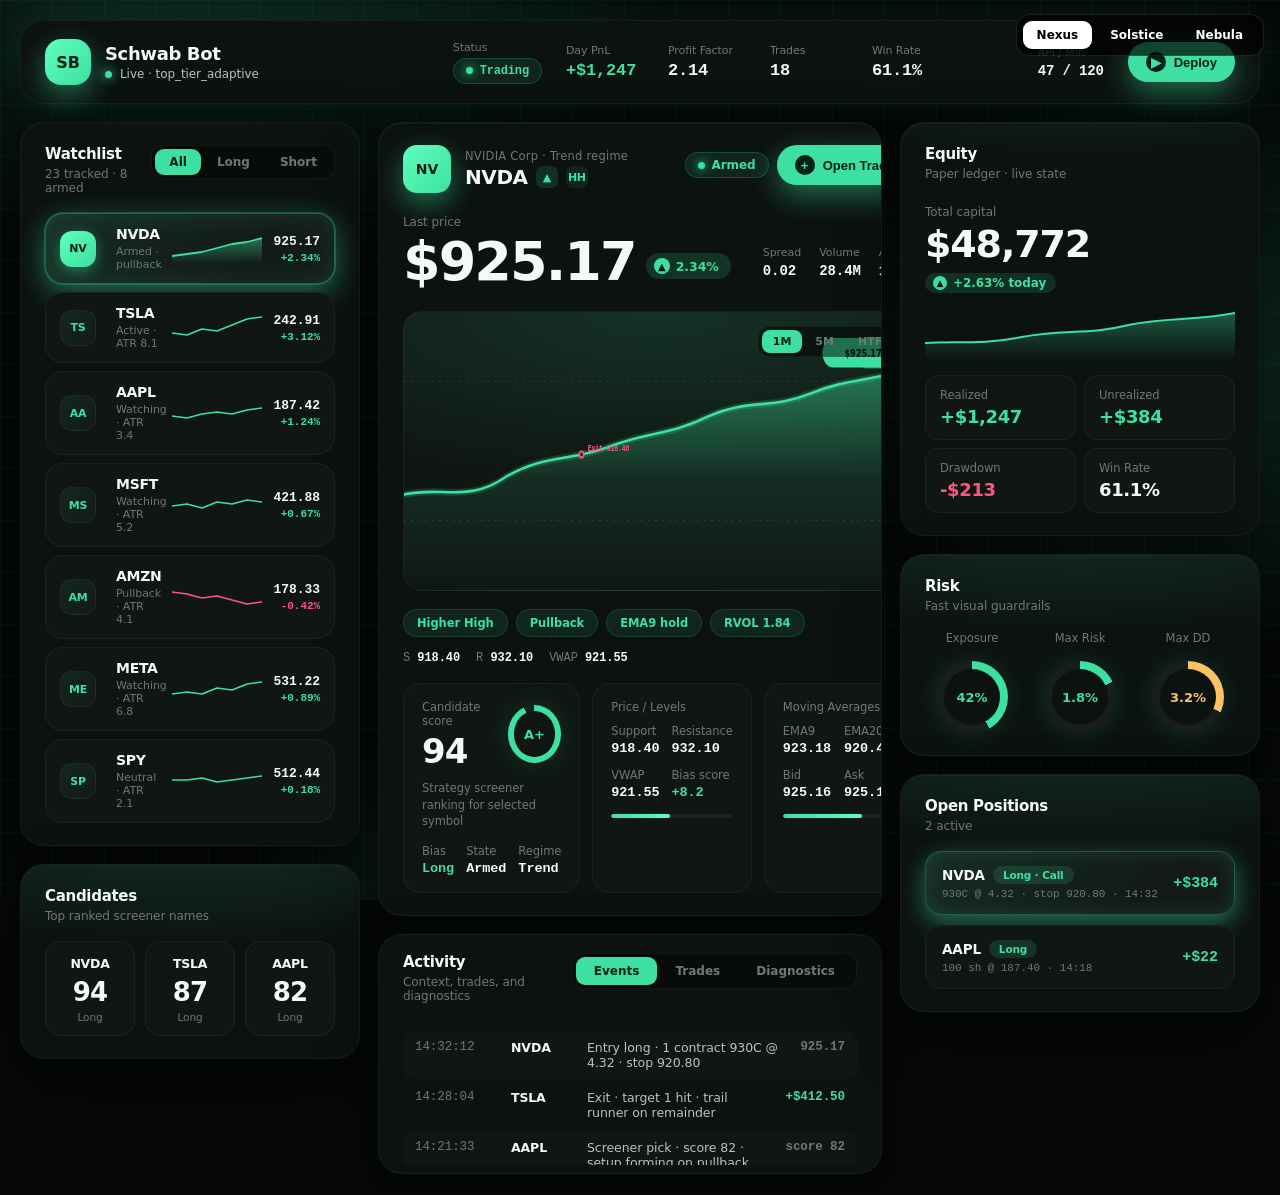
==== theme_previews/preview.html @ 7907a8ce "Initial commit" ====
<!doctype html>
<html lang="en" data-theme="nexus">
<head>
<meta charset="utf-8" />
<meta name="viewport" content="width=1600" />
<title>Theme Preview — Nexus</title>
<style>
/* ========================================
   THEMES
   ======================================== */
[data-theme="nexus"] {
  --bg: #050806;
  --bg-2: #070c09;
  --panel: #0c1210;
  --panel-raised: #0f1613;
  --panel-bright: #131a17;
  --line: rgba(255,255,255,0.05);
  --line-strong: rgba(255,255,255,0.09);
  --text: #f5faf7;
  --text-dim: #b8c4bd;
  --muted: #6d7a73;
  --soft: #434b46;
  --accent: #3de0a0;
  --accent-bright: #5fffbc;
  --accent-ink: #03201a;
  --accent-glow: rgba(61, 224, 160, 0.45);
  --accent-glow-soft: rgba(61, 224, 160, 0.14);
  --accent-wash: rgba(61, 224, 160, 0.09);
  --good: #3de0a0;
  --bad: #ff5582;
  --bad-wash: rgba(255, 85, 130, 0.10);
  --bad-glow: rgba(255, 85, 130, 0.35);
  --warn: #ffc165;
  --grid: rgba(61, 224, 160, 0.05);
}
[data-theme="solstice"] {
  --bg: #0a0806;
  --bg-2: #0c0a08;
  --panel: #121010;
  --panel-raised: #161313;
  --panel-bright: #1a1716;
  --line: rgba(255,255,255,0.05);
  --line-strong: rgba(255,255,255,0.09);
  --text: #fbf5ef;
  --text-dim: #c8bdb3;
  --muted: #7a7269;
  --soft: #4b4540;
  --accent: #ff9a4d;
  --accent-bright: #ffb674;
  --accent-ink: #1f0a02;
  --accent-glow: rgba(255, 154, 77, 0.40);
  --accent-glow-soft: rgba(255, 154, 77, 0.14);
  --accent-wash: rgba(255, 154, 77, 0.09);
  --good: #3de0a0;
  --bad: #ff5582;
  --bad-wash: rgba(255, 85, 130, 0.10);
  --bad-glow: rgba(255, 85, 130, 0.35);
  --warn: #ffc165;
  --grid: rgba(255, 154, 77, 0.05);
}
[data-theme="nebula"] {
  --bg: #07060a;
  --bg-2: #0a080e;
  --panel: #110f15;
  --panel-raised: #15121a;
  --panel-bright: #19161f;
  --line: rgba(255,255,255,0.05);
  --line-strong: rgba(255,255,255,0.09);
  --text: #f5f0fa;
  --text-dim: #c0b8c8;
  --muted: #787080;
  --soft: #48434f;
  --accent: #b779ff;
  --accent-bright: #d099ff;
  --accent-ink: #100523;
  --accent-glow: rgba(183, 121, 255, 0.40);
  --accent-glow-soft: rgba(183, 121, 255, 0.14);
  --accent-wash: rgba(183, 121, 255, 0.09);
  --good: #3de0a0;
  --bad: #ff5582;
  --bad-wash: rgba(255, 85, 130, 0.10);
  --bad-glow: rgba(255, 85, 130, 0.35);
  --warn: #ffc165;
  --grid: rgba(183, 121, 255, 0.05);
}

/* ========================================
   BASE
   ======================================== */
* { box-sizing: border-box; }
html, body { margin: 0; padding: 0; height: 100%; }
body {
  font-family: -apple-system, BlinkMacSystemFont, "Segoe UI", system-ui, sans-serif;
  background: var(--bg);
  color: var(--text);
  font-size: 13px;
  letter-spacing: -0.005em;
  -webkit-font-smoothing: antialiased;
  overflow-x: hidden;
  min-height: 100vh;
  position: relative;
}

/* soft ambient glows */
body::before {
  content: "";
  position: fixed; inset: 0;
  background:
    radial-gradient(900px 600px at 15% -5%, var(--accent-glow-soft), transparent 55%),
    radial-gradient(700px 500px at 95% 40%, var(--accent-glow-soft), transparent 60%),
    radial-gradient(500px 400px at 40% 105%, var(--accent-glow-soft), transparent 60%);
  pointer-events: none; z-index: 0;
}

/* subtle grid */
body::after {
  content: "";
  position: fixed; inset: 0;
  background:
    linear-gradient(var(--grid) 1px, transparent 1px) 0 0 / 100% 52px,
    linear-gradient(90deg, var(--grid) 1px, transparent 1px) 0 0 / 52px 100%;
  pointer-events: none; z-index: 0;
}

.app-shell {
  display: grid;
  grid-template-rows: auto 1fr;
  min-height: 100vh;
  padding: 20px;
  gap: 18px;
  position: relative;
  z-index: 1;
}

/* ========================================
   TOPBAR
   ======================================== */
.topbar {
  display: grid;
  grid-template-columns: minmax(260px, 320px) 1fr auto;
  gap: 22px;
  align-items: center;
  padding: 18px 24px;
  background: var(--panel);
  border: 1px solid var(--line);
  border-radius: 24px;
  box-shadow:
    0 20px 60px rgba(0,0,0,0.45),
    0 0 40px var(--accent-glow-soft);
}
.brand { display: flex; gap: 14px; align-items: center; }
.brand-badge {
  width: 46px; height: 46px;
  border-radius: 16px;
  background: linear-gradient(135deg, var(--accent-bright), var(--accent));
  color: var(--accent-ink);
  display: grid; place-items: center;
  font-weight: 800; font-size: 16px;
  box-shadow: 0 10px 28px var(--accent-glow);
}
.brand-title { font-weight: 700; font-size: 18px; letter-spacing: -0.02em; }
.brand-sub {
  font-size: 12px; color: var(--text-dim); margin-top: 3px;
  display: flex; align-items: center; gap: 8px; font-weight: 500;
}
.status-dot {
  display: inline-block; width: 7px; height: 7px;
  background: var(--accent); border-radius: 50%;
  box-shadow: 0 0 10px var(--accent), 0 0 20px var(--accent-glow);
}
.status-strip { display: flex; gap: 24px; flex-wrap: wrap; justify-content: center; align-items: center;}
.metric-pill { min-width: 78px; }
.metric-pill .label {
  font-size: 11px; color: var(--muted);
  margin-bottom: 4px; font-weight: 500;
}
.metric-pill .value {
  font-family: ui-monospace, "SF Mono", Menlo, Consolas, monospace;
  font-weight: 600; font-size: 17px; letter-spacing: -0.01em;
}
.metric-pill .value.chip-wrap { font-family: inherit; }
.pill-badge {
  display: inline-flex; align-items: center; gap: 7px;
  padding: 5px 12px; border-radius: 999px;
  font-size: 12px; font-weight: 600;
  background: var(--accent-wash);
  color: var(--accent);
  border: 1px solid color-mix(in srgb, var(--accent) 20%, transparent);
}
.pill-btn {
  display: inline-flex; align-items: center; gap: 8px;
  padding: 10px 18px; border-radius: 999px;
  background: var(--accent); color: var(--accent-ink);
  font-weight: 700; font-size: 13px;
  border: 0; cursor: pointer;
  box-shadow: 0 10px 30px var(--accent-glow);
}
.pill-btn .ic {
  width: 20px; height: 20px; border-radius: 50%;
  background: var(--accent-ink); display: grid; place-items: center;
  color: var(--accent);
}
.toolbar { display: flex; gap: 12px; align-items: center;}

/* ========================================
   WORKSPACE
   ======================================== */
.workspace {
  display: grid;
  grid-template-columns: 340px 1fr 360px;
  gap: 18px;
  min-height: 0;
}
.rail, .right-rail { display: grid; gap: 18px; align-content: start; }
.center-stage { display: grid; grid-template-rows: 1fr auto; gap: 18px; min-height: 0; }

/* ========================================
   PANEL
   ======================================== */
.panel {
  background: var(--panel);
  border: 1px solid var(--line);
  border-radius: 24px;
  box-shadow:
    0 24px 60px rgba(0,0,0,0.4),
    inset 0 1px 0 rgba(255,255,255,0.03);
  position: relative;
  overflow: hidden;
}
.panel::before {
  content: "";
  position: absolute; inset: 0;
  background: radial-gradient(700px 200px at 50% -20%, var(--accent-glow-soft), transparent 60%);
  pointer-events: none; z-index: 0;
}
.panel-inner { padding: 22px 24px; position: relative; z-index: 1; }
.panel-head {
  display: flex; justify-content: space-between; align-items: flex-start;
  margin-bottom: 18px;
}
.panel-title { font-weight: 700; font-size: 15px; letter-spacing: -0.02em; }
.panel-meta { font-size: 12px; color: var(--muted); margin-top: 4px; font-weight: 500;}

/* ========================================
   WATCHLIST — hero cards with sparklines
   ======================================== */
.watchlist-tools { display: flex; gap: 2px; background: var(--bg-2); border-radius: 12px; padding: 3px; border: 1px solid var(--line);}
.toggle-btn {
  background: transparent; border: 0;
  color: var(--muted);
  padding: 6px 14px;
  border-radius: 9px;
  font-size: 12px; cursor: pointer; font-weight: 600;
  font-family: inherit;
}
.toggle-btn.active { background: var(--accent); color: var(--accent-ink); }
.card-list { display: grid; gap: 8px; }
.wl-row {
  display: grid;
  grid-template-columns: 44px 1fr 90px auto;
  align-items: center;
  padding: 12px 14px;
  background: var(--panel-raised);
  border: 1px solid var(--line);
  border-radius: 18px;
  gap: 12px;
  position: relative;
}
.wl-row.active {
  background: linear-gradient(135deg, var(--accent-wash), transparent 70%), var(--panel-bright);
  border-color: color-mix(in srgb, var(--accent) 35%, transparent);
  box-shadow:
    0 0 0 1px color-mix(in srgb, var(--accent) 25%, transparent),
    0 8px 28px var(--accent-glow),
    inset 0 0 30px var(--accent-glow-soft);
}
.wl-icon {
  width: 36px; height: 36px;
  border-radius: 12px;
  background: linear-gradient(135deg, var(--accent-wash), var(--panel-bright));
  border: 1px solid var(--line);
  display: grid; place-items: center;
  font-weight: 800; font-size: 11px; letter-spacing: -0.02em;
  color: var(--accent);
}
.wl-row.active .wl-icon {
  background: linear-gradient(135deg, var(--accent-bright), var(--accent));
  color: var(--accent-ink);
  box-shadow: 0 4px 14px var(--accent-glow);
  border: 0;
}
.wl-main { min-width: 0; }
.wl-sym { font-weight: 700; font-size: 14px; letter-spacing: -0.02em; }
.wl-meta { font-size: 11px; color: var(--muted); margin-top: 3px; font-weight: 500;}
.wl-spark { width: 90px; height: 30px; }
.wl-price-wrap { text-align: right; }
.wl-price {
  font-family: ui-monospace, Menlo, Consolas, monospace;
  font-size: 13px; font-weight: 600;
}
.wl-chg {
  font-family: ui-monospace, Menlo, Consolas, monospace;
  font-size: 11px; margin-top: 3px; font-weight: 600;
}
.pos { color: var(--good); }
.neg { color: var(--bad); }

/* ========================================
   CANDIDATES
   ======================================== */
.candidate-grid { display: grid; grid-template-columns: repeat(3, 1fr); gap: 10px; }
.cand-chip {
  background: var(--panel-raised);
  border: 1px solid var(--line);
  border-radius: 16px;
  padding: 14px 8px 12px;
  text-align: center;
}
.cand-sym { font-weight: 700; font-size: 12.5px; letter-spacing: -0.02em; }
.cand-score {
  font-size: 26px; font-weight: 700; margin-top: 6px;
  letter-spacing: -0.03em;
  color: var(--text);
}
.cand-bias { font-size: 10.5px; color: var(--muted); margin-top: 4px; font-weight: 500; }

/* ========================================
   HERO CHART PANEL
   ======================================== */
.chart-panel { min-height: 0; }
.chart-panel > .panel-inner {
  display: grid; grid-template-rows: auto auto 1fr auto auto; gap: 18px; height: 100%;
}
.chart-head { display: flex; justify-content: space-between; align-items: flex-start; }
.symbol-focus-title { display: flex; gap: 14px; align-items: center; }
.sym-icon {
  width: 48px; height: 48px;
  border-radius: 14px;
  background: linear-gradient(135deg, var(--accent-bright), var(--accent));
  color: var(--accent-ink);
  display: grid; place-items: center;
  font-weight: 800; font-size: 14px;
  box-shadow: 0 10px 28px var(--accent-glow);
}
.sym-info .sym-label { font-size: 11.5px; color: var(--muted); font-weight: 500; letter-spacing: 0.02em; margin-bottom: 2px;}
.sym-info .sym-name {
  font-weight: 700; font-size: 20px; letter-spacing: -0.02em;
  display: flex; gap: 8px; align-items: center;
}
.icon-badge {
  width: 22px; height: 22px;
  border-radius: 7px;
  background: var(--accent-wash); color: var(--accent);
  display: grid; place-items: center;
  font-size: 11px; font-weight: 800;
}
.icon-badge.good { background: color-mix(in srgb, var(--good) 14%, transparent); color: var(--good);}

/* Big price block */
.hero-price {
  display: flex; gap: 32px; align-items: flex-end;
  padding: 4px 0 4px;
}
.hero-price .price-label {
  font-size: 12px; color: var(--muted);
  font-weight: 500; margin-bottom: 6px;
}
.hero-price .price-big {
  font-size: 54px; font-weight: 700;
  letter-spacing: -0.035em;
  line-height: 1;
  color: var(--text);
}
.hero-price .price-chg {
  display: inline-flex; align-items: center; gap: 6px;
  padding: 5px 12px 5px 8px;
  border-radius: 999px;
  background: color-mix(in srgb, var(--good) 16%, transparent);
  color: var(--good);
  font-size: 12.5px; font-weight: 700;
  margin-left: 10px; margin-bottom: 10px;
}
.hero-price .price-chg .arrow {
  width: 16px; height: 16px; border-radius: 50%;
  background: var(--good); color: #042017;
  display: grid; place-items: center; font-size: 10px;
}
.hero-price .mini-stat { margin-left: auto; display: flex; gap: 18px; padding-bottom: 10px;}
.hero-price .mini-stat .kv .k { font-size: 11px; color: var(--muted); font-weight: 500;}
.hero-price .mini-stat .kv .v {
  font-family: ui-monospace, Menlo, Consolas, monospace;
  font-size: 14px; font-weight: 600; margin-top: 4px;
}

.chart-wrap {
  position: relative;
  background:
    radial-gradient(700px 240px at 50% 0%, var(--accent-glow-soft), transparent 70%),
    var(--panel-raised);
  border-radius: 20px;
  overflow: hidden;
  min-height: 280px;
  border: 1px solid var(--line);
}
.chart-wrap svg { width: 100%; height: 100%; display: block; }
.timeframe-toggle {
  position: absolute; top: 14px; right: 14px;
  display: flex; gap: 2px;
  background: rgba(0,0,0,0.5);
  border: 1px solid var(--line);
  border-radius: 11px; padding: 3px;
}
.tf-btn {
  background: transparent; border: 0; color: var(--muted);
  font-size: 11px; padding: 5px 11px; cursor: pointer;
  font-weight: 600; border-radius: 8px; font-family: inherit;
}
.tf-btn.active { background: var(--accent); color: var(--accent-ink);}

.bottom-strip { display: flex; justify-content: space-between; gap: 14px; flex-wrap: wrap; align-items: center;}
.chip-row { display: flex; gap: 8px; flex-wrap: wrap; }
.structure-chip {
  font-size: 11.5px;
  padding: 6px 13px;
  border-radius: 999px;
  background: var(--accent-wash);
  color: var(--accent);
  font-weight: 600;
  border: 1px solid color-mix(in srgb, var(--accent) 15%, transparent);
}
.level-group { display: flex; gap: 16px; font-family: ui-monospace, Menlo, Consolas, monospace; font-size: 12px; color: var(--muted);}
.level-group b { color: var(--text); font-weight: 600; }

.detail-grid { display: grid; grid-template-columns: 1.1fr 1fr 1fr; gap: 12px; }
.detail-card, .mini-panel {
  background: var(--panel-raised);
  border: 1px solid var(--line);
  border-radius: 18px;
  padding: 16px 18px;
}
.detail-top { display: flex; justify-content: space-between; align-items: center; }
.tiny-label { font-size: 11.5px; color: var(--muted); margin-bottom: 6px; font-weight: 500; }
.value-big { font-size: 34px; font-weight: 700; letter-spacing: -0.03em; line-height: 1;}
.score-ring {
  width: 58px; height: 58px; border-radius: 50%;
  background: conic-gradient(var(--accent) 0 var(--ring-pct, 75%), var(--line) var(--ring-pct, 75%) 100%);
  display: grid; place-items: center; position: relative;
  box-shadow: 0 0 28px var(--accent-glow-soft);
}
.score-ring::before {
  content: ""; position: absolute; inset: 6px;
  background: var(--panel-raised); border-radius: 50%;
}
.score-ring span { position: relative; font-weight: 700; font-size: 13px; color: var(--accent);}
.score-ring.good { background: conic-gradient(var(--good) 0 var(--ring-pct, 75%), var(--line) var(--ring-pct, 75%) 100%);}
.score-ring.warn { background: conic-gradient(var(--warn) 0 var(--ring-pct, 75%), var(--line) var(--ring-pct, 75%) 100%);}
.score-ring.warn span { color: var(--warn);}
.subline { font-size: 11.5px; color: var(--muted); margin-top: 12px; line-height: 1.45; font-weight: 400;}
.metric-grid { display: grid; grid-template-columns: repeat(3, 1fr); gap: 12px; margin-top: 14px; }
.kv .tiny-label { margin-bottom: 3px; }
.kv .v { font-family: ui-monospace, Menlo, Consolas, monospace; font-size: 13.5px; font-weight: 600;}
.bar-track { background: var(--line); border-radius: 999px; height: 4px; overflow: hidden; }
.bar-fill {
  background: linear-gradient(90deg, var(--accent), var(--accent-bright));
  height: 100%; border-radius: 999px;
  box-shadow: 0 0 10px var(--accent-glow);
}
.bar-fill.warn { background: var(--warn);}

/* ========================================
   DOCK
   ======================================== */
.dock {
  background: var(--panel);
  border: 1px solid var(--line);
  border-radius: 24px;
  box-shadow: 0 24px 60px rgba(0,0,0,0.4);
  min-height: 210px; max-height: 240px;
  overflow: hidden; position: relative;
}
.dock > .panel-inner { height: 100%; display: grid; grid-template-rows: auto 1fr; gap: 10px; padding-top: 18px; padding-bottom: 8px;}
.dock-tools { display: flex; gap: 0; background: var(--bg-2); border-radius: 12px; padding: 3px; border: 1px solid var(--line);}
.tab-btn {
  background: transparent; border: 0;
  color: var(--muted);
  padding: 7px 18px;
  border-radius: 9px;
  font-size: 12px; cursor: pointer; font-weight: 600;
  font-family: inherit;
}
.tab-btn.active { background: var(--accent); color: var(--accent-ink);}
.dock-body { overflow: hidden; min-height: 0; }
.event-list { display: grid; gap: 2px; }
.event-row {
  display: grid;
  grid-template-columns: 80px 60px 1fr auto;
  gap: 16px; padding: 9px 12px;
  font-size: 12.5px; border-radius: 10px;
}
.event-row:nth-child(odd) { background: var(--panel-raised); }
.event-time { font-family: ui-monospace, Menlo, Consolas, monospace; color: var(--muted); font-weight: 500;}
.event-sym { font-weight: 700; letter-spacing: -0.01em; }
.event-desc { color: var(--text-dim); font-weight: 400;}
.event-value { font-family: ui-monospace, Menlo, Consolas, monospace; color: var(--muted); text-align: right; font-weight: 600; }
.event-value.pos { color: var(--good); }
.event-value.neg { color: var(--bad); }

/* ========================================
   RIGHT RAIL — KPI, Risk, Positions
   ======================================== */
.kpi-panel { position: relative; }
.kpi-hero { padding: 6px 0 0; }
.kpi-hero .ttl { font-size: 12px; color: var(--muted); font-weight: 500; margin-bottom: 6px;}
.kpi-hero .big {
  font-size: 38px; font-weight: 700; letter-spacing: -0.03em; line-height: 1;
}
.kpi-hero .chg {
  display: inline-flex; align-items: center; gap: 6px;
  background: color-mix(in srgb, var(--good) 14%, transparent);
  color: var(--good);
  font-size: 12px; font-weight: 700;
  padding: 3px 10px 3px 8px; border-radius: 999px;
  margin-top: 10px;
}
.kpi-hero .chg .arrow {
  width: 14px; height: 14px; border-radius: 50%;
  background: var(--good); color: #042017;
  display: grid; place-items: center; font-size: 9px;
}
.kpi-spark { margin-top: 10px; width: 100%; height: 58px; display: block;}
.kpi-row { display: grid; grid-template-columns: 1fr 1fr; gap: 8px; margin-top: 14px; }
.kpi-mini { padding: 12px 14px; background: var(--panel-raised); border: 1px solid var(--line); border-radius: 14px;}
.kpi-mini .k { font-size: 11.5px; color: var(--muted); font-weight: 500;}
.kpi-mini .v { font-size: 18px; font-weight: 700; letter-spacing: -0.02em; margin-top: 4px;}

.gauge-grid { display: grid; grid-template-columns: repeat(3, 1fr); gap: 14px; }
.gauge-card { display: grid; gap: 10px; justify-items: center; }
.gauge-ring {
  width: 72px; height: 72px; border-radius: 50%;
  background: conic-gradient(var(--accent) 0 var(--gauge-pct, 42%), var(--line) var(--gauge-pct, 42%) 100%);
  display: grid; place-items: center; position: relative;
  box-shadow: 0 0 28px var(--accent-glow-soft);
}
.gauge-ring.good { background: conic-gradient(var(--good) 0 var(--gauge-pct, 42%), var(--line) var(--gauge-pct, 42%) 100%);}
.gauge-ring.warn { background: conic-gradient(var(--warn) 0 var(--gauge-pct, 42%), var(--line) var(--gauge-pct, 42%) 100%);}
.gauge-ring::before { content: ""; position: absolute; inset: 8px; background: var(--panel); border-radius: 50%;}
.gauge-ring span { position: relative; font-weight: 700; font-size: 13px; color: var(--accent);}
.gauge-ring.good span { color: var(--good);}
.gauge-ring.warn span { color: var(--warn);}

.position-grid { display: grid; gap: 10px; }
.pos-row {
  background: var(--panel-raised);
  border: 1px solid var(--line);
  border-radius: 16px;
  padding: 14px 16px;
  display: grid;
  grid-template-columns: 1fr auto;
  gap: 6px;
  position: relative;
}
.pos-row.active {
  background: linear-gradient(135deg, var(--accent-wash), transparent 70%), var(--panel-bright);
  border-color: color-mix(in srgb, var(--accent) 30%, transparent);
  box-shadow: 0 8px 24px var(--accent-glow), inset 0 0 20px var(--accent-glow-soft);
}
.pos-head { display: flex; gap: 8px; align-items: center; font-weight: 700; font-size: 13.5px; letter-spacing: -0.01em;}
.pos-tag {
  font-size: 10.5px; padding: 3px 10px; border-radius: 999px;
  font-weight: 600;
  background: color-mix(in srgb, var(--good) 14%, transparent); color: var(--good);
}
.pos-meta { font-size: 11px; color: var(--muted); margin-top: 4px; font-family: ui-monospace, Menlo, Consolas, monospace; }
.pos-pnl {
  font-family: ui-monospace, Menlo, Consolas, monospace;
  font-weight: 700; font-size: 15px;
  text-align: right; align-self: center;
}

/* ========================================
   SWITCHER
   ======================================== */
.switcher {
  position: fixed; top: 14px; right: 16px;
  display: flex; gap: 4px;
  background: rgba(0,0,0,0.7); padding: 6px; border-radius: 14px;
  z-index: 100;
  border: 1px solid rgba(255,255,255,0.1);
}
.switcher button {
  background: transparent; color: #fff; border: 0;
  border-radius: 9px; padding: 7px 14px;
  font-size: 12px; cursor: pointer; font-weight: 600;
  font-family: inherit;
}
.switcher button.active { background: #fff; color: #000;}
body.no-switch .switcher { display: none; }
</style>
</head>
<body>

<div class="switcher">
  <button data-t="nexus" class="active">Nexus</button>
  <button data-t="solstice">Solstice</button>
  <button data-t="nebula">Nebula</button>
</div>

<div class="app-shell">

  <!-- TOPBAR -->
  <header class="topbar">
    <div class="brand">
      <div class="brand-badge">SB</div>
      <div class="brand-copy">
        <div class="brand-title">Schwab Bot</div>
        <div class="brand-sub"><span class="status-dot"></span> Live · top_tier_adaptive</div>
      </div>
    </div>
    <div class="status-strip">
      <div class="metric-pill"><div class="label">Status</div><div class="value"><span class="pill-badge"><span class="status-dot"></span>Trading</span></div></div>
      <div class="metric-pill"><div class="label">Day PnL</div><div class="value pos">+$1,247</div></div>
      <div class="metric-pill"><div class="label">Profit Factor</div><div class="value">2.14</div></div>
      <div class="metric-pill"><div class="label">Trades</div><div class="value">18</div></div>
      <div class="metric-pill"><div class="label">Win Rate</div><div class="value">61.1%</div></div>
    </div>
    <div class="toolbar">
      <div class="metric-pill"><div class="label">API / Min</div><div class="value" style="font-size:14px;">47 / 120</div></div>
      <button class="pill-btn"><span class="ic">▶</span>Deploy</button>
    </div>
  </header>

  <!-- WORKSPACE -->
  <div class="workspace">

    <!-- LEFT RAIL -->
    <aside class="rail">
      <section class="panel">
        <div class="panel-inner">
          <div class="panel-head">
            <div><div class="panel-title">Watchlist</div><div class="panel-meta">23 tracked · 8 armed</div></div>
            <div class="watchlist-tools">
              <button class="toggle-btn active">All</button>
              <button class="toggle-btn">Long</button>
              <button class="toggle-btn">Short</button>
            </div>
          </div>
          <div class="card-list">

            <div class="wl-row active">
              <div class="wl-icon">NV</div>
              <div class="wl-main"><div class="wl-sym">NVDA</div><div class="wl-meta">Armed · pullback</div></div>
              <svg class="wl-spark" viewBox="0 0 90 30" preserveAspectRatio="none">
                <defs><linearGradient id="g1a" x1="0" x2="0" y1="0" y2="1"><stop offset="0" stop-color="var(--accent)" stop-opacity="0.45"/><stop offset="1" stop-color="var(--accent)" stop-opacity="0"/></linearGradient></defs>
                <path d="M0,22 L15,20 L30,18 L45,14 L60,10 L75,8 L90,4 L90,30 L0,30 Z" fill="url(#g1a)"/>
                <path d="M0,22 L15,20 L30,18 L45,14 L60,10 L75,8 L90,4" fill="none" stroke="var(--accent)" stroke-width="1.8" stroke-linecap="round" stroke-linejoin="round"/>
              </svg>
              <div class="wl-price-wrap"><div class="wl-price">925.17</div><div class="wl-chg pos">+2.34%</div></div>
            </div>

            <div class="wl-row">
              <div class="wl-icon">TS</div>
              <div class="wl-main"><div class="wl-sym">TSLA</div><div class="wl-meta">Active · ATR 8.1</div></div>
              <svg class="wl-spark" viewBox="0 0 90 30" preserveAspectRatio="none">
                <path d="M0,20 L15,22 L30,16 L45,18 L60,12 L75,6 L90,4" fill="none" stroke="var(--good)" stroke-width="1.6" stroke-linecap="round" stroke-linejoin="round"/>
              </svg>
              <div class="wl-price-wrap"><div class="wl-price">242.91</div><div class="wl-chg pos">+3.12%</div></div>
            </div>

            <div class="wl-row">
              <div class="wl-icon">AA</div>
              <div class="wl-main"><div class="wl-sym">AAPL</div><div class="wl-meta">Watching · ATR 3.4</div></div>
              <svg class="wl-spark" viewBox="0 0 90 30" preserveAspectRatio="none">
                <path d="M0,18 L15,20 L30,16 L45,14 L60,16 L75,12 L90,10" fill="none" stroke="var(--good)" stroke-width="1.6" stroke-linecap="round" stroke-linejoin="round"/>
              </svg>
              <div class="wl-price-wrap"><div class="wl-price">187.42</div><div class="wl-chg pos">+1.24%</div></div>
            </div>

            <div class="wl-row">
              <div class="wl-icon">MS</div>
              <div class="wl-main"><div class="wl-sym">MSFT</div><div class="wl-meta">Watching · ATR 5.2</div></div>
              <svg class="wl-spark" viewBox="0 0 90 30" preserveAspectRatio="none">
                <path d="M0,16 L15,14 L30,18 L45,12 L60,14 L75,10 L90,12" fill="none" stroke="var(--good)" stroke-width="1.6" stroke-linecap="round" stroke-linejoin="round"/>
              </svg>
              <div class="wl-price-wrap"><div class="wl-price">421.88</div><div class="wl-chg pos">+0.67%</div></div>
            </div>

            <div class="wl-row">
              <div class="wl-icon">AM</div>
              <div class="wl-main"><div class="wl-sym">AMZN</div><div class="wl-meta">Pullback · ATR 4.1</div></div>
              <svg class="wl-spark" viewBox="0 0 90 30" preserveAspectRatio="none">
                <path d="M0,10 L15,12 L30,16 L45,14 L60,18 L75,22 L90,20" fill="none" stroke="var(--bad)" stroke-width="1.6" stroke-linecap="round" stroke-linejoin="round"/>
              </svg>
              <div class="wl-price-wrap"><div class="wl-price">178.33</div><div class="wl-chg neg">-0.42%</div></div>
            </div>

            <div class="wl-row">
              <div class="wl-icon">ME</div>
              <div class="wl-main"><div class="wl-sym">META</div><div class="wl-meta">Watching · ATR 6.8</div></div>
              <svg class="wl-spark" viewBox="0 0 90 30" preserveAspectRatio="none">
                <path d="M0,20 L15,18 L30,20 L45,14 L60,16 L75,10 L90,8" fill="none" stroke="var(--good)" stroke-width="1.6" stroke-linecap="round" stroke-linejoin="round"/>
              </svg>
              <div class="wl-price-wrap"><div class="wl-price">531.22</div><div class="wl-chg pos">+0.89%</div></div>
            </div>

            <div class="wl-row">
              <div class="wl-icon">SP</div>
              <div class="wl-main"><div class="wl-sym">SPY</div><div class="wl-meta">Neutral · ATR 2.1</div></div>
              <svg class="wl-spark" viewBox="0 0 90 30" preserveAspectRatio="none">
                <path d="M0,14 L15,14 L30,12 L45,16 L60,14 L75,12 L90,10" fill="none" stroke="var(--good)" stroke-width="1.6" stroke-linecap="round" stroke-linejoin="round"/>
              </svg>
              <div class="wl-price-wrap"><div class="wl-price">512.44</div><div class="wl-chg pos">+0.18%</div></div>
            </div>
          </div>
        </div>
      </section>

      <section class="panel">
        <div class="panel-inner">
          <div class="panel-head">
            <div><div class="panel-title">Candidates</div><div class="panel-meta">Top ranked screener names</div></div>
          </div>
          <div class="candidate-grid">
            <div class="cand-chip"><div class="cand-sym">NVDA</div><div class="cand-score">94</div><div class="cand-bias">Long</div></div>
            <div class="cand-chip"><div class="cand-sym">TSLA</div><div class="cand-score">87</div><div class="cand-bias">Long</div></div>
            <div class="cand-chip"><div class="cand-sym">AAPL</div><div class="cand-score">82</div><div class="cand-bias">Long</div></div>
          </div>
        </div>
      </section>
    </aside>

    <!-- CENTER -->
    <main class="center-stage">
      <section class="panel chart-panel">
        <div class="panel-inner">

          <div class="chart-head">
            <div class="symbol-focus-title">
              <div class="sym-icon">NV</div>
              <div class="sym-info">
                <div class="sym-label">NVIDIA Corp · Trend regime</div>
                <div class="sym-name">
                  NVDA
                  <div class="icon-badge good">▲</div>
                  <div class="icon-badge">HH</div>
                </div>
              </div>
            </div>
            <div style="display:flex; gap:8px; align-items:center;">
              <span class="pill-badge"><span class="status-dot"></span>Armed</span>
              <button class="pill-btn"><span class="ic">+</span>Open Trade</button>
            </div>
          </div>

          <div class="hero-price">
            <div>
              <div class="price-label">Last price</div>
              <div style="display:flex; align-items:flex-end;">
                <div class="price-big">$925.17</div>
                <div class="price-chg"><span class="arrow">▲</span>2.34%</div>
              </div>
            </div>
            <div class="mini-stat">
              <div class="kv"><div class="k">Spread</div><div class="v">0.02</div></div>
              <div class="kv"><div class="k">Volume</div><div class="v">28.4M</div></div>
              <div class="kv"><div class="k">ATR</div><div class="v">14.2</div></div>
            </div>
          </div>

          <div class="chart-wrap">
            <div class="timeframe-toggle">
              <button class="tf-btn active">1M</button>
              <button class="tf-btn">5M</button>
              <button class="tf-btn">HTF</button>
            </div>
            <svg viewBox="0 0 800 320" preserveAspectRatio="none">
              <defs>
                <linearGradient id="heroArea" x1="0" x2="0" y1="0" y2="1">
                  <stop offset="0%" stop-color="var(--accent)" stop-opacity="0.45"/>
                  <stop offset="50%" stop-color="var(--accent)" stop-opacity="0.12"/>
                  <stop offset="100%" stop-color="var(--accent)" stop-opacity="0"/>
                </linearGradient>
              </defs>
              <!-- dashed ref lines -->
              <line x1="0" y1="240" x2="800" y2="240" stroke="var(--muted)" stroke-width="1" stroke-dasharray="3 8" opacity="0.4"/>
              <line x1="0" y1="80"  x2="800" y2="80"  stroke="var(--muted)" stroke-width="1" stroke-dasharray="3 8" opacity="0.4"/>

              <!-- area + line -->
              <path d="M0,210 C60,200 100,220 160,190 C220,164 260,172 320,156 C380,138 420,142 480,120 C540,100 580,112 640,94 C700,76 740,80 800,64 L800,320 L0,320 Z"
                    fill="url(#heroArea)"/>
              <path d="M0,210 C60,200 100,220 160,190 C220,164 260,172 320,156 C380,138 420,142 480,120 C540,100 580,112 640,94 C700,76 740,80 800,64"
                    stroke="var(--accent)" stroke-width="3" fill="none" stroke-linecap="round" stroke-linejoin="round"/>
              <!-- glow duplicate -->
              <path d="M0,210 C60,200 100,220 160,190 C220,164 260,172 320,156 C380,138 420,142 480,120 C540,100 580,112 640,94 C700,76 740,80 800,64"
                    stroke="var(--accent)" stroke-width="8" fill="none" stroke-linecap="round" stroke-linejoin="round" opacity="0.18"/>

              <!-- price bubble -->
              <g>
                <rect x="660" y="30" width="128" height="34" rx="17" fill="var(--accent)"/>
                <text x="724" y="52" fill="var(--accent-ink)" font-size="13" font-weight="700" text-anchor="middle" font-family="system-ui, sans-serif">$925.17</text>
                <line x1="724" y1="64" x2="760" y2="64" stroke="var(--accent)" stroke-width="2" opacity="0.5"/>
                <circle cx="760" cy="64" r="7" fill="var(--accent)" opacity="0.28"/>
                <circle cx="760" cy="64" r="4" fill="var(--accent)"/>
                <circle cx="760" cy="64" r="2" fill="var(--panel)"/>
              </g>

              <!-- earlier marker -->
              <g>
                <circle cx="280" cy="164" r="5" fill="var(--bad)" opacity="0.8"/>
                <circle cx="280" cy="164" r="2" fill="var(--panel)"/>
                <text x="290" y="160" fill="var(--bad)" font-size="10" font-weight="600" font-family="ui-monospace, monospace">Exit 918.40</text>
              </g>
            </svg>
          </div>

          <div class="bottom-strip">
            <div class="chip-row">
              <div class="structure-chip">Higher High</div>
              <div class="structure-chip">Pullback</div>
              <div class="structure-chip">EMA9 hold</div>
              <div class="structure-chip">RVOL 1.84</div>
            </div>
            <div class="level-group">
              <span>S <b>918.40</b></span>
              <span>R <b>932.10</b></span>
              <span>VWAP <b>921.55</b></span>
            </div>
          </div>

          <div class="detail-grid">
            <div class="detail-card">
              <div class="detail-top">
                <div>
                  <div class="tiny-label">Candidate score</div>
                  <div class="value-big">94</div>
                </div>
                <div class="score-ring good" style="--ring-pct:94%;"><span>A+</span></div>
              </div>
              <div class="subline">Strategy screener ranking for selected symbol</div>
              <div class="metric-grid">
                <div class="kv"><div class="tiny-label">Bias</div><div class="v pos">Long</div></div>
                <div class="kv"><div class="tiny-label">State</div><div class="v">Armed</div></div>
                <div class="kv"><div class="tiny-label">Regime</div><div class="v">Trend</div></div>
              </div>
            </div>
            <div class="mini-panel">
              <div class="tiny-label">Price / Levels</div>
              <div class="metric-grid" style="grid-template-columns: repeat(2, 1fr); margin-top: 10px;">
                <div class="kv"><div class="tiny-label">Support</div><div class="v">918.40</div></div>
                <div class="kv"><div class="tiny-label">Resistance</div><div class="v">932.10</div></div>
                <div class="kv"><div class="tiny-label">VWAP</div><div class="v">921.55</div></div>
                <div class="kv"><div class="tiny-label">Bias score</div><div class="v pos">+8.2</div></div>
              </div>
              <div class="bar-track" style="margin-top: 14px;"><div class="bar-fill" style="width: 48%;"></div></div>
            </div>
            <div class="mini-panel">
              <div class="tiny-label">Moving Averages</div>
              <div class="metric-grid" style="grid-template-columns: repeat(2, 1fr); margin-top: 10px;">
                <div class="kv"><div class="tiny-label">EMA9</div><div class="v">923.18</div></div>
                <div class="kv"><div class="tiny-label">EMA20</div><div class="v">920.45</div></div>
                <div class="kv"><div class="tiny-label">Bid</div><div class="v">925.16</div></div>
                <div class="kv"><div class="tiny-label">Ask</div><div class="v">925.18</div></div>
              </div>
              <div class="bar-track" style="margin-top: 14px;"><div class="bar-fill" style="width: 72%;"></div></div>
            </div>
          </div>
        </div>
      </section>

      <section class="dock">
        <div class="panel-inner">
          <div class="panel-head">
            <div><div class="panel-title">Activity</div><div class="panel-meta">Context, trades, and diagnostics</div></div>
            <div class="dock-tools">
              <button class="tab-btn active">Events</button>
              <button class="tab-btn">Trades</button>
              <button class="tab-btn">Diagnostics</button>
            </div>
          </div>
          <div class="dock-body">
            <div class="event-list">
              <div class="event-row"><span class="event-time">14:32:12</span><span class="event-sym">NVDA</span><span class="event-desc">Entry long · 1 contract 930C @ 4.32 · stop 920.80</span><span class="event-value">925.17</span></div>
              <div class="event-row"><span class="event-time">14:28:04</span><span class="event-sym">TSLA</span><span class="event-desc">Exit · target 1 hit · trail runner on remainder</span><span class="event-value pos">+$412.50</span></div>
              <div class="event-row"><span class="event-time">14:21:33</span><span class="event-sym">AAPL</span><span class="event-desc">Screener pick · score 82 · setup forming on pullback</span><span class="event-value">score 82</span></div>
              <div class="event-row"><span class="event-time">14:15:07</span><span class="event-sym">SPY</span><span class="event-desc">Hedge closed · micro drawdown inside tolerance</span><span class="event-value neg">-$38.20</span></div>
            </div>
          </div>
        </div>
      </section>
    </main>

    <!-- RIGHT RAIL -->
    <aside class="right-rail">
      <section class="panel kpi-panel">
        <div class="panel-inner">
          <div class="panel-head"><div><div class="panel-title">Equity</div><div class="panel-meta">Paper ledger · live state</div></div></div>
          <div class="kpi-hero">
            <div class="ttl">Total capital</div>
            <div class="big">$48,772</div>
            <div class="chg"><span class="arrow">▲</span>+2.63% today</div>
          </div>
          <svg class="kpi-spark" viewBox="0 0 320 58" preserveAspectRatio="none">
            <defs><linearGradient id="kpiA" x1="0" x2="0" y1="0" y2="1"><stop offset="0" stop-color="var(--accent)" stop-opacity="0.35"/><stop offset="1" stop-color="var(--accent)" stop-opacity="0"/></linearGradient></defs>
            <path d="M0,40 C30,38 60,42 100,34 C140,26 170,32 210,22 C250,14 280,18 320,10 L320,58 L0,58 Z" fill="url(#kpiA)"/>
            <path d="M0,40 C30,38 60,42 100,34 C140,26 170,32 210,22 C250,14 280,18 320,10" fill="none" stroke="var(--accent)" stroke-width="2" stroke-linecap="round"/>
          </svg>
          <div class="kpi-row">
            <div class="kpi-mini"><div class="k">Realized</div><div class="v pos">+$1,247</div></div>
            <div class="kpi-mini"><div class="k">Unrealized</div><div class="v pos">+$384</div></div>
            <div class="kpi-mini"><div class="k">Drawdown</div><div class="v neg">-$213</div></div>
            <div class="kpi-mini"><div class="k">Win Rate</div><div class="v">61.1%</div></div>
          </div>
        </div>
      </section>

      <section class="panel">
        <div class="panel-inner">
          <div class="panel-head"><div><div class="panel-title">Risk</div><div class="panel-meta">Fast visual guardrails</div></div></div>
          <div class="gauge-grid">
            <div class="gauge-card"><div class="tiny-label">Exposure</div><div class="gauge-ring" style="--gauge-pct:42%;"><span>42%</span></div></div>
            <div class="gauge-card"><div class="tiny-label">Max Risk</div><div class="gauge-ring good" style="--gauge-pct:18%;"><span>1.8%</span></div></div>
            <div class="gauge-card"><div class="tiny-label">Max DD</div><div class="gauge-ring warn" style="--gauge-pct:32%;"><span>3.2%</span></div></div>
          </div>
        </div>
      </section>

      <section class="panel">
        <div class="panel-inner">
          <div class="panel-head"><div><div class="panel-title">Open Positions</div><div class="panel-meta">2 active</div></div></div>
          <div class="position-grid">
            <div class="pos-row active">
              <div>
                <div class="pos-head">NVDA <span class="pos-tag">Long · Call</span></div>
                <div class="pos-meta">930C @ 4.32 · stop 920.80 · 14:32</div>
              </div>
              <div class="pos-pnl pos">+$384</div>
            </div>
            <div class="pos-row">
              <div>
                <div class="pos-head">AAPL <span class="pos-tag">Long</span></div>
                <div class="pos-meta">100 sh @ 187.40 · 14:18</div>
              </div>
              <div class="pos-pnl pos">+$22</div>
            </div>
          </div>
        </div>
      </section>
    </aside>

  </div>
</div>

<script>
  document.querySelector('.switcher').addEventListener('click', (e) => {
    const btn = e.target.closest('button[data-t]');
    if (!btn) return;
    document.documentElement.dataset.theme = btn.dataset.t;
    document.querySelectorAll('.switcher button').forEach(b => b.classList.toggle('active', b === btn));
  });
</script>

</body>
</html>
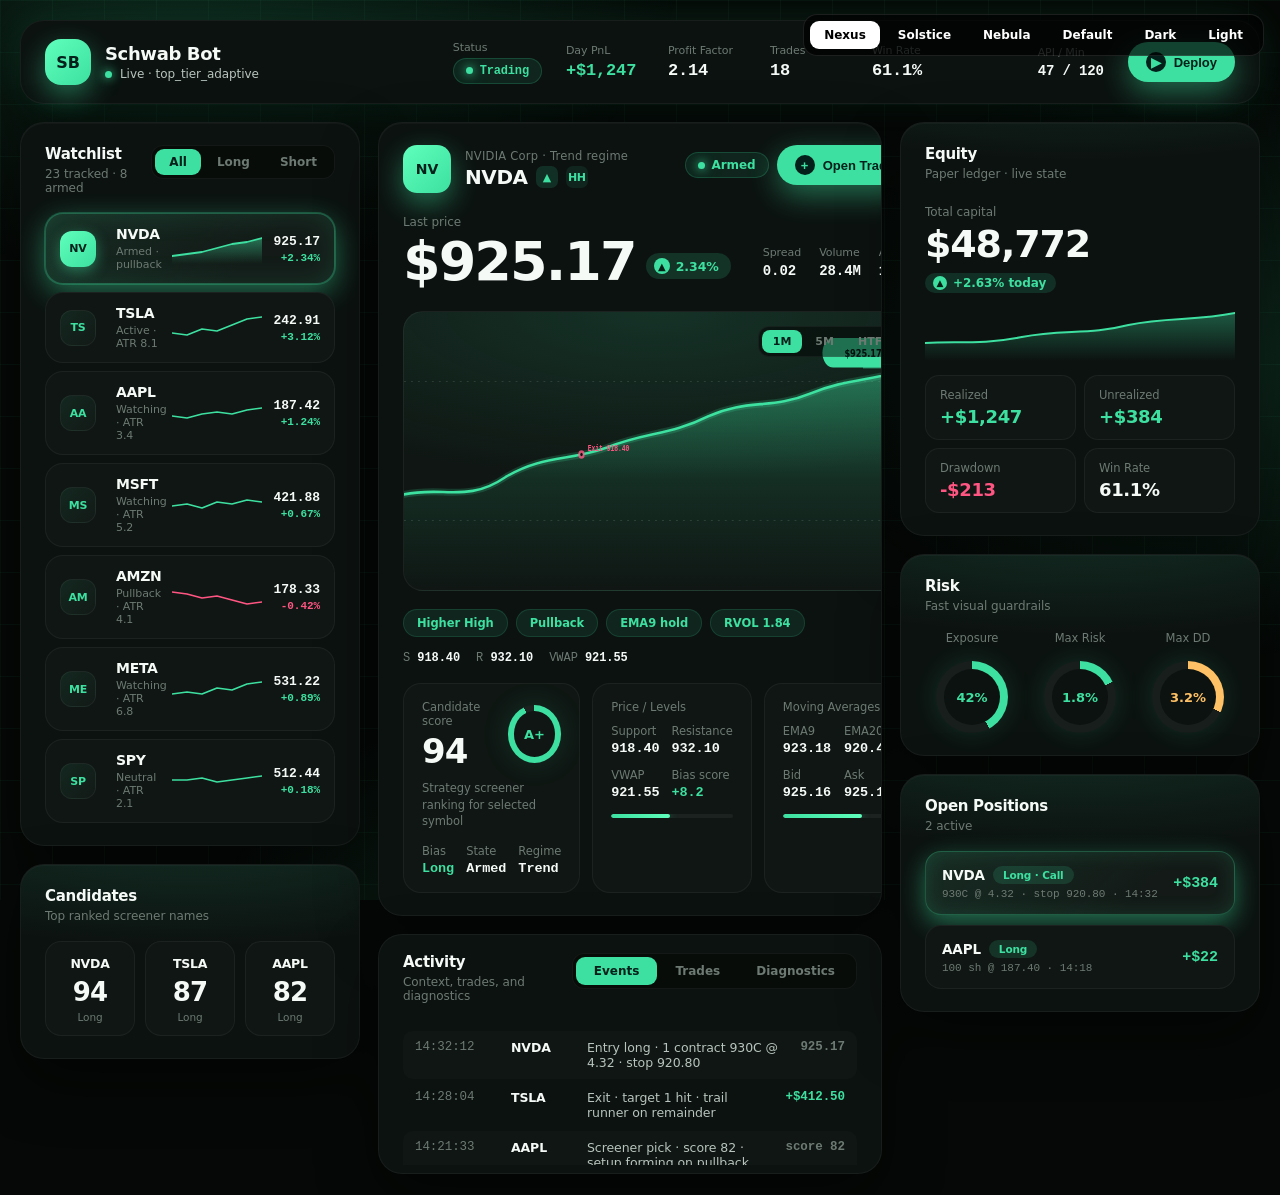
==== commit 0d2d35c2: "Update preview.html" ====
--- a/theme_previews/preview.html
+++ b/theme_previews/preview.html
@@ -83,6 +83,81 @@
   --warn: #ffc165;
   --grid: rgba(183, 121, 255, 0.05);
 }
+[data-theme="default"] {
+  --bg: #05070c;
+  --bg-2: #0b1020;
+  --panel: #0d111f;
+  --panel-raised: #111728;
+  --panel-bright: #161e34;
+  --line: rgba(255,255,255,0.08);
+  --line-strong: rgba(255,255,255,0.14);
+  --text: #e9edf7;
+  --text-dim: #b9c2d4;
+  --muted: #92a0bf;
+  --soft: #65718b;
+  --accent: #55c2ff;
+  --accent-bright: #76e3ff;
+  --accent-ink: #021a2e;
+  --accent-glow: rgba(85, 194, 255, 0.45);
+  --accent-glow-soft: rgba(85, 194, 255, 0.14);
+  --accent-wash: rgba(85, 194, 255, 0.09);
+  --good: #6ce3a2;
+  --bad: #ff6b82;
+  --bad-wash: rgba(255, 107, 130, 0.10);
+  --bad-glow: rgba(255, 107, 130, 0.35);
+  --warn: #ffbd63;
+  --grid: rgba(85, 194, 255, 0.05);
+}
+[data-theme="dark"] {
+  --bg: #000000;
+  --bg-2: #080808;
+  --panel: #0e0e0e;
+  --panel-raised: #131313;
+  --panel-bright: #181818;
+  --line: rgba(255,255,255,0.08);
+  --line-strong: rgba(255,255,255,0.14);
+  --text: #eaeaef;
+  --text-dim: #b8bcc6;
+  --muted: #8a8d9a;
+  --soft: #565866;
+  --accent: #4db8ff;
+  --accent-bright: #6ad4ff;
+  --accent-ink: #021824;
+  --accent-glow: rgba(77, 184, 255, 0.45);
+  --accent-glow-soft: rgba(77, 184, 255, 0.14);
+  --accent-wash: rgba(77, 184, 255, 0.09);
+  --good: #4cd990;
+  --bad: #f4516c;
+  --bad-wash: rgba(244, 81, 108, 0.10);
+  --bad-glow: rgba(244, 81, 108, 0.35);
+  --warn: #f0a030;
+  --grid: rgba(255, 255, 255, 0.04);
+}
+[data-theme="light"] {
+  --bg: #ffffff;
+  --bg-2: #f4f5f8;
+  --panel: #f8f9fc;
+  --panel-raised: #f1f3f7;
+  --panel-bright: #eaecf2;
+  --line: rgba(0,0,0,0.08);
+  --line-strong: rgba(0,0,0,0.14);
+  --text: #1a1d26;
+  --text-dim: #424652;
+  --muted: #5a6275;
+  --soft: #8590a6;
+  --accent: #1a8bd6;
+  --accent-bright: #0e7ac2;
+  --accent-ink: #ffffff;
+  --accent-glow: rgba(26, 139, 214, 0.30);
+  --accent-glow-soft: rgba(26, 139, 214, 0.10);
+  --accent-wash: rgba(26, 139, 214, 0.06);
+  --good: #1a9956;
+  --bad: #d42e47;
+  --bad-wash: rgba(212, 46, 71, 0.06);
+  --bad-glow: rgba(212, 46, 71, 0.20);
+  --warn: #c57a00;
+  --grid: rgba(0, 0, 0, 0.05);
+}
 
 /* ========================================
    BASE
@@ -603,6 +678,9 @@
   <button data-t="nexus" class="active">Nexus</button>
   <button data-t="solstice">Solstice</button>
   <button data-t="nebula">Nebula</button>
+  <button data-t="default">Default</button>
+  <button data-t="dark">Dark</button>
+  <button data-t="light">Light</button>
 </div>
 
 <div class="app-shell">
